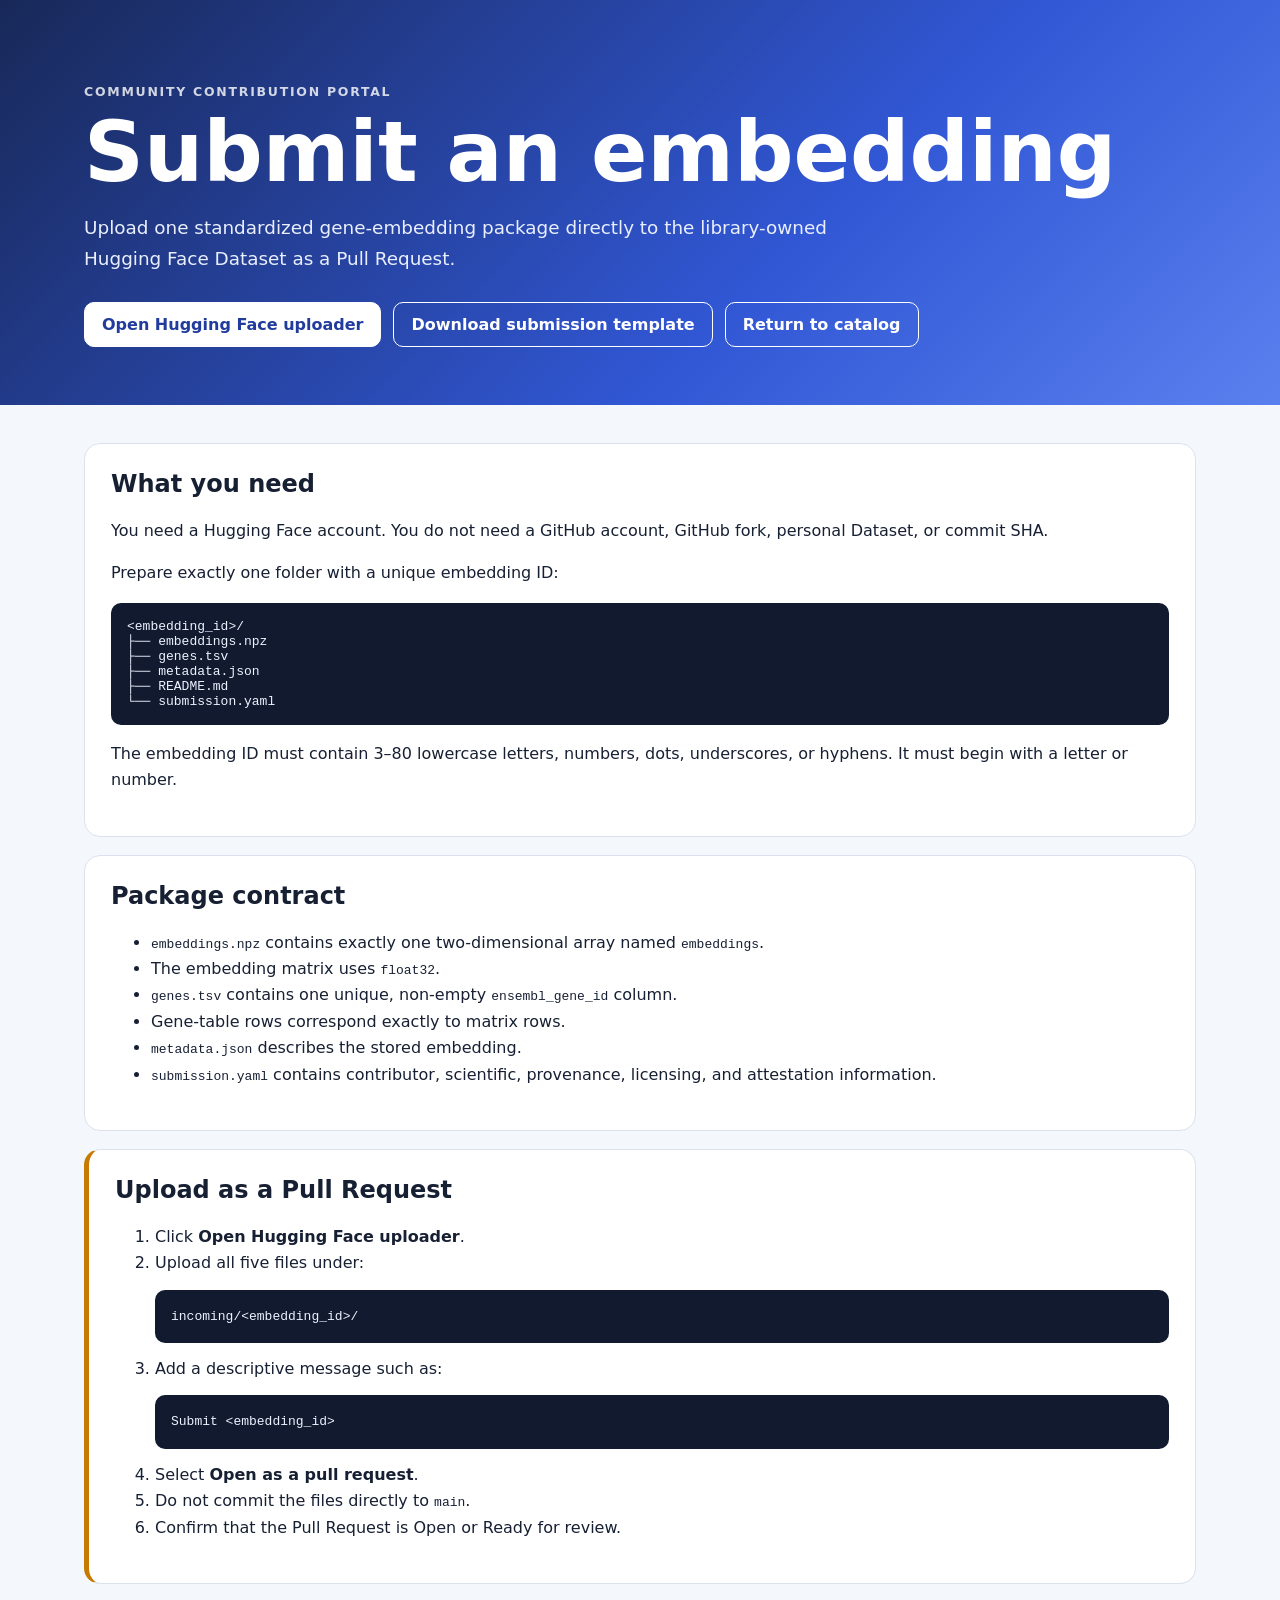
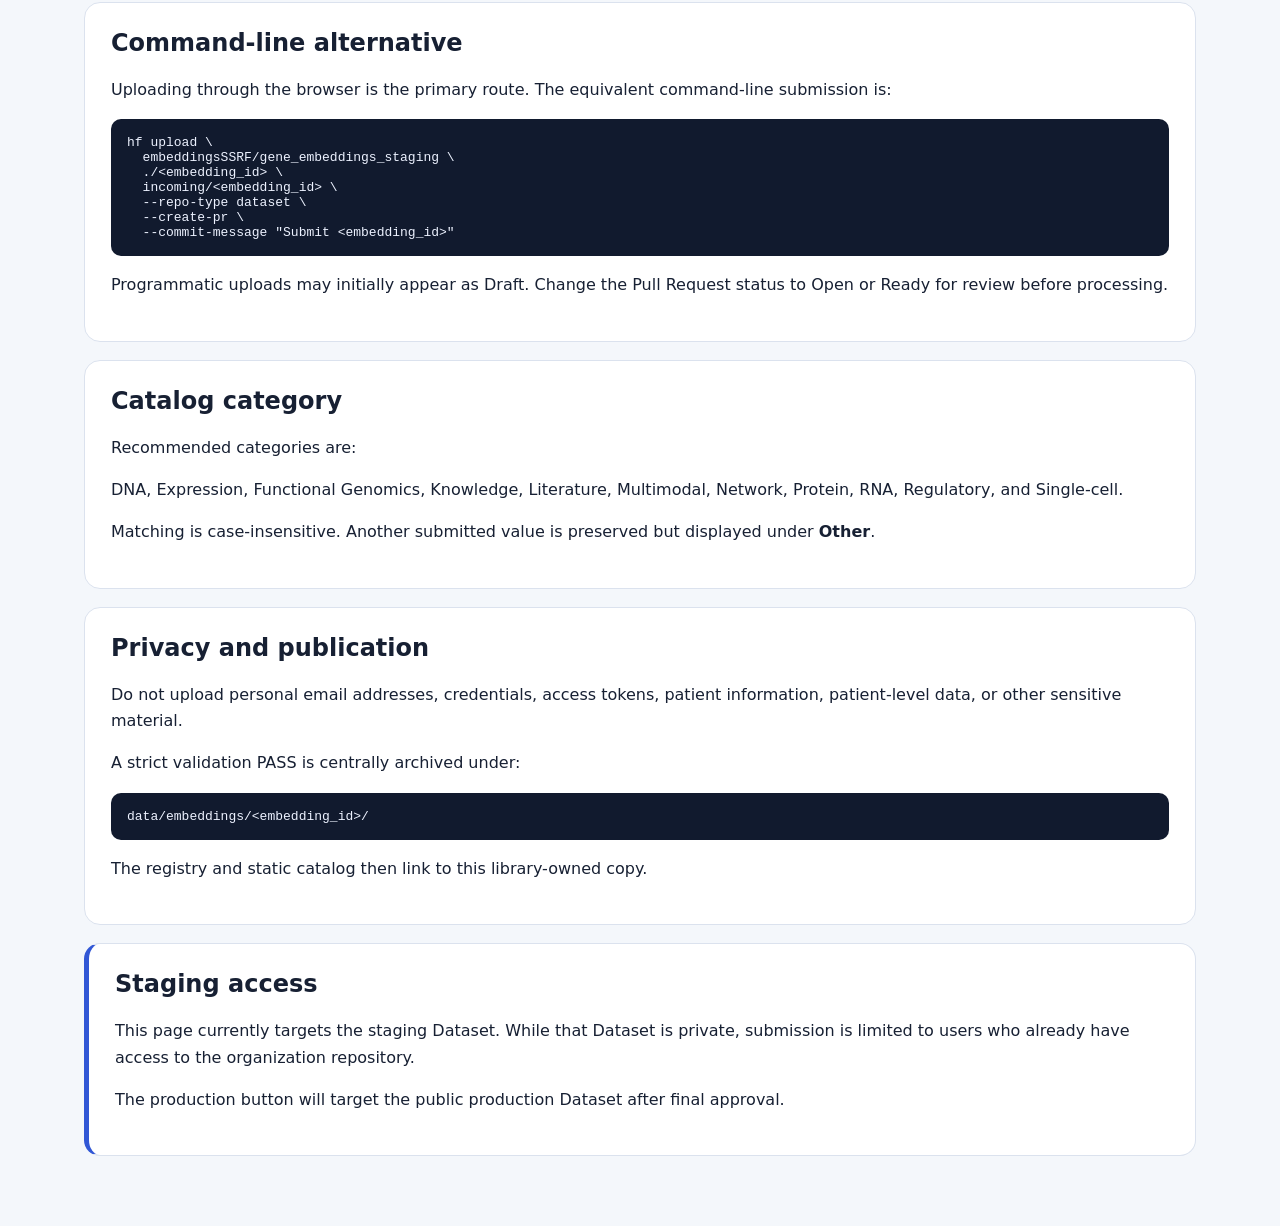
==== space/contribute.html @ b6250dcd "Connect Space to Hugging Face submission portal" ====
<!doctype html>
<html lang="en">
<head>
  <meta charset="utf-8" />
  <meta
    name="viewport"
    content="width=device-width, initial-scale=1"
  />
  <title>Submit a Gene Embedding</title>
  <link rel="stylesheet" href="style.css" />
</head>

<body>
  <header class="hero">
    <div class="hero-inner">
      <p class="eyebrow">
        Community contribution portal
      </p>

      <h1>Submit an embedding</h1>

      <p class="lead">
        Upload one standardized gene-embedding package directly
        to the library-owned Hugging Face Dataset as a Pull
        Request.
      </p>

      <div class="actions">
        <a
          class="button primary"
          href="https://huggingface.co/datasets/embeddingsSSRF/gene_embeddings_staging/upload/main"
          target="_blank"
          rel="noopener noreferrer"
        >
          Open Hugging Face uploader
        </a>

        <a
          class="button"
          href="submission-template.yaml"
          download
        >
          Download submission template
        </a>

        <a
          class="button"
          href="index.html"
        >
          Return to catalog
        </a>
      </div>
    </div>
  </header>

  <main class="guide-layout">
    <section class="guide-card">
      <h2>What you need</h2>

      <p>
        You need a Hugging Face account. You do not need a
        GitHub account, GitHub fork, personal Dataset, or commit
        SHA.
      </p>

      <p>
        Prepare exactly one folder with a unique embedding ID:
      </p>

      <pre><code>&lt;embedding_id&gt;/
├── embeddings.npz
├── genes.tsv
├── metadata.json
├── README.md
└── submission.yaml</code></pre>

      <p>
        The embedding ID must contain 3–80 lowercase letters,
        numbers, dots, underscores, or hyphens. It must begin
        with a letter or number.
      </p>
    </section>

    <section class="guide-card">
      <h2>Package contract</h2>

      <ul>
        <li>
          <code>embeddings.npz</code> contains exactly one
          two-dimensional array named
          <code>embeddings</code>.
        </li>

        <li>
          The embedding matrix uses
          <code>float32</code>.
        </li>

        <li>
          <code>genes.tsv</code> contains one unique,
          non-empty
          <code>ensembl_gene_id</code> column.
        </li>

        <li>
          Gene-table rows correspond exactly to matrix rows.
        </li>

        <li>
          <code>metadata.json</code> describes the stored
          embedding.
        </li>

        <li>
          <code>submission.yaml</code> contains contributor,
          scientific, provenance, licensing, and attestation
          information.
        </li>
      </ul>
    </section>

    <section class="guide-card warning-card">
      <h2>Upload as a Pull Request</h2>

      <ol>
        <li>
          Click <strong>Open Hugging Face uploader</strong>.
        </li>

        <li>
          Upload all five files under:
          <pre><code>incoming/&lt;embedding_id&gt;/</code></pre>
        </li>

        <li>
          Add a descriptive message such as:
          <pre><code>Submit &lt;embedding_id&gt;</code></pre>
        </li>

        <li>
          Select <strong>Open as a pull request</strong>.
        </li>

        <li>
          Do not commit the files directly to
          <code>main</code>.
        </li>

        <li>
          Confirm that the Pull Request is Open or Ready for
          review.
        </li>
      </ol>
    </section>

    <section class="guide-card">
      <h2>Command-line alternative</h2>

      <p>
        Uploading through the browser is the primary route. The
        equivalent command-line submission is:
      </p>

      <pre><code>hf upload \
  embeddingsSSRF/gene_embeddings_staging \
  ./&lt;embedding_id&gt; \
  incoming/&lt;embedding_id&gt; \
  --repo-type dataset \
  --create-pr \
  --commit-message "Submit &lt;embedding_id&gt;"</code></pre>

      <p>
        Programmatic uploads may initially appear as Draft.
        Change the Pull Request status to Open or Ready for
        review before processing.
      </p>
    </section>

    <section class="guide-card">
      <h2>Catalog category</h2>

      <p>Recommended categories are:</p>

      <p>
        DNA, Expression, Functional Genomics, Knowledge,
        Literature, Multimodal, Network, Protein, RNA,
        Regulatory, and Single-cell.
      </p>

      <p>
        Matching is case-insensitive. Another submitted value is
        preserved but displayed under
        <strong>Other</strong>.
      </p>
    </section>

    <section class="guide-card">
      <h2>Privacy and publication</h2>

      <p>
        Do not upload personal email addresses, credentials,
        access tokens, patient information, patient-level data,
        or other sensitive material.
      </p>

      <p>
        A strict validation PASS is centrally archived under:
      </p>

      <pre><code>data/embeddings/&lt;embedding_id&gt;/</code></pre>

      <p>
        The registry and static catalog then link to this
        library-owned copy.
      </p>
    </section>

    <section class="guide-card staging-card">
      <h2>Staging access</h2>

      <p>
        This page currently targets the staging Dataset. While
        that Dataset is private, submission is limited to users
        who already have access to the organization repository.
      </p>

      <p>
        The production button will target the public production
        Dataset after final approval.
      </p>
    </section>
  </main>
</body>
</html>
---- space/style.css ----
:root {
  --ink: #172033;
  --muted: #647089;
  --line: #dbe2ee;
  --paper: #ffffff;
  --wash: #f4f7fb;
  --brand: #3157d5;
  --brand-dark: #213c9d;
  --success: #167c5a;
  font-family: Inter, ui-sans-serif, system-ui, -apple-system, BlinkMacSystemFont, "Segoe UI", sans-serif;
}
* { box-sizing: border-box; }
body { margin: 0; color: var(--ink); background: var(--wash); }
a { color: inherit; }
.hero { background: linear-gradient(135deg, #182858, #3157d5 62%, #5a80ef); color: white; }
.hero-inner { max-width: 1160px; margin: auto; padding: 72px 24px 58px; }
.eyebrow { text-transform: uppercase; letter-spacing: .14em; font-weight: 700; font-size: .78rem; opacity: .8; }
h1 { font-size: clamp(2.5rem, 7vw, 5.2rem); line-height: .98; margin: 12px 0 20px; }
.lead { max-width: 800px; font-size: 1.15rem; line-height: 1.65; color: #e9efff; }
.actions { display: flex; flex-wrap: wrap; gap: 12px; margin-top: 28px; }
.button { display: inline-flex; align-items: center; justify-content: center; padding: 12px 17px; border-radius: 10px; border: 1px solid currentColor; text-decoration: none; font-weight: 700; }
.hero .button { color: white; }
.hero .button.primary { background: white; color: var(--brand-dark); border-color: white; }
.notice { max-width: 850px; font-size: .88rem; color: #d6e0ff; margin-top: 20px; }
main { max-width: 1160px; margin: auto; padding: 0 24px 70px; }
.stats { display: grid; grid-template-columns: repeat(3, 1fr); gap: 14px; margin-top: -28px; }
.stats article { background: var(--paper); border: 1px solid var(--line); border-radius: 15px; padding: 22px; box-shadow: 0 8px 28px rgba(31, 47, 88, .08); }
.stats strong { display: block; font-size: 2rem; }
.stats span { color: var(--muted); }
.controls { display: grid; grid-template-columns: 1fr 260px; gap: 12px; margin: 38px 0 12px; }
input, select { width: 100%; padding: 13px 14px; border: 1px solid var(--line); border-radius: 10px; background: var(--paper); font: inherit; }
.result-count { color: var(--muted); }
.grid { display: grid; grid-template-columns: repeat(auto-fill, minmax(280px, 1fr)); gap: 16px; }
.card { text-align: left; border: 1px solid var(--line); background: var(--paper); border-radius: 15px; padding: 19px; cursor: pointer; transition: transform .15s ease, box-shadow .15s ease; }
.card:hover { transform: translateY(-2px); box-shadow: 0 10px 30px rgba(31,47,88,.10); }
.card h3 { margin: 0 0 9px; font-size: 1.05rem; }
.card p { color: var(--muted); line-height: 1.5; min-height: 4.5em; }
.badge { display: inline-block; border-radius: 999px; background: #e8edff; color: var(--brand-dark); padding: 5px 9px; font-size: .75rem; font-weight: 700; }
.metrics { display: flex; gap: 12px; flex-wrap: wrap; border-top: 1px solid var(--line); padding-top: 13px; font-size: .83rem; color: var(--muted); }
.metrics strong { color: var(--ink); }
.contribute { margin-top: 54px; padding: 30px; background: var(--paper); border: 1px solid var(--line); border-radius: 16px; }
.contribute li { margin: 10px 0; line-height: 1.55; }
.contribute .button.primary { background: var(--brand); color: white; border-color: var(--brand); }
dialog { width: min(720px, calc(100vw - 32px)); border: 0; border-radius: 16px; padding: 28px; box-shadow: 0 30px 100px rgba(0,0,0,.3); }
dialog::backdrop { background: rgba(12,20,40,.55); }
.close { float: right; border: 0; background: none; font-size: 2rem; cursor: pointer; }
.detail-grid { display: grid; grid-template-columns: repeat(3, 1fr); gap: 10px; margin: 18px 0; }
.detail-grid div { background: var(--wash); border-radius: 10px; padding: 13px; }
.detail-grid strong { display: block; font-size: 1.2rem; }
@media (max-width: 720px) {
  .stats, .controls { grid-template-columns: 1fr; }
  .hero-inner { padding-top: 48px; }
}

.badge-row {
  display: flex;
  flex-wrap: wrap;
  align-items: center;
  gap: 7px;
  margin-bottom: 12px;
}

.community-badge {
  background: #e4f5ee;
  color: var(--success);
}

.button-row {
  display: flex;
  flex-wrap: wrap;
  gap: 12px;
  margin-top: 22px;
}

.staging-note {
  margin-top: 22px;
  padding: 14px 16px;
  border-left: 4px solid var(--brand);
  background: var(--wash);
  color: var(--muted);
  line-height: 1.55;
}

.guide-layout {
  display: grid;
  gap: 18px;
  padding-top: 38px;
}

.guide-card {
  background: var(--paper);
  border: 1px solid var(--line);
  border-radius: 16px;
  padding: 26px;
}

.guide-card h2 {
  margin-top: 0;
}

.guide-card p,
.guide-card li {
  line-height: 1.65;
}

.guide-card pre {
  overflow-x: auto;
  padding: 16px;
  border-radius: 10px;
  background: #111a2e;
  color: #edf2ff;
}

.warning-card {
  border-left: 5px solid #c77a00;
}

.staging-card {
  border-left: 5px solid var(--brand);
}
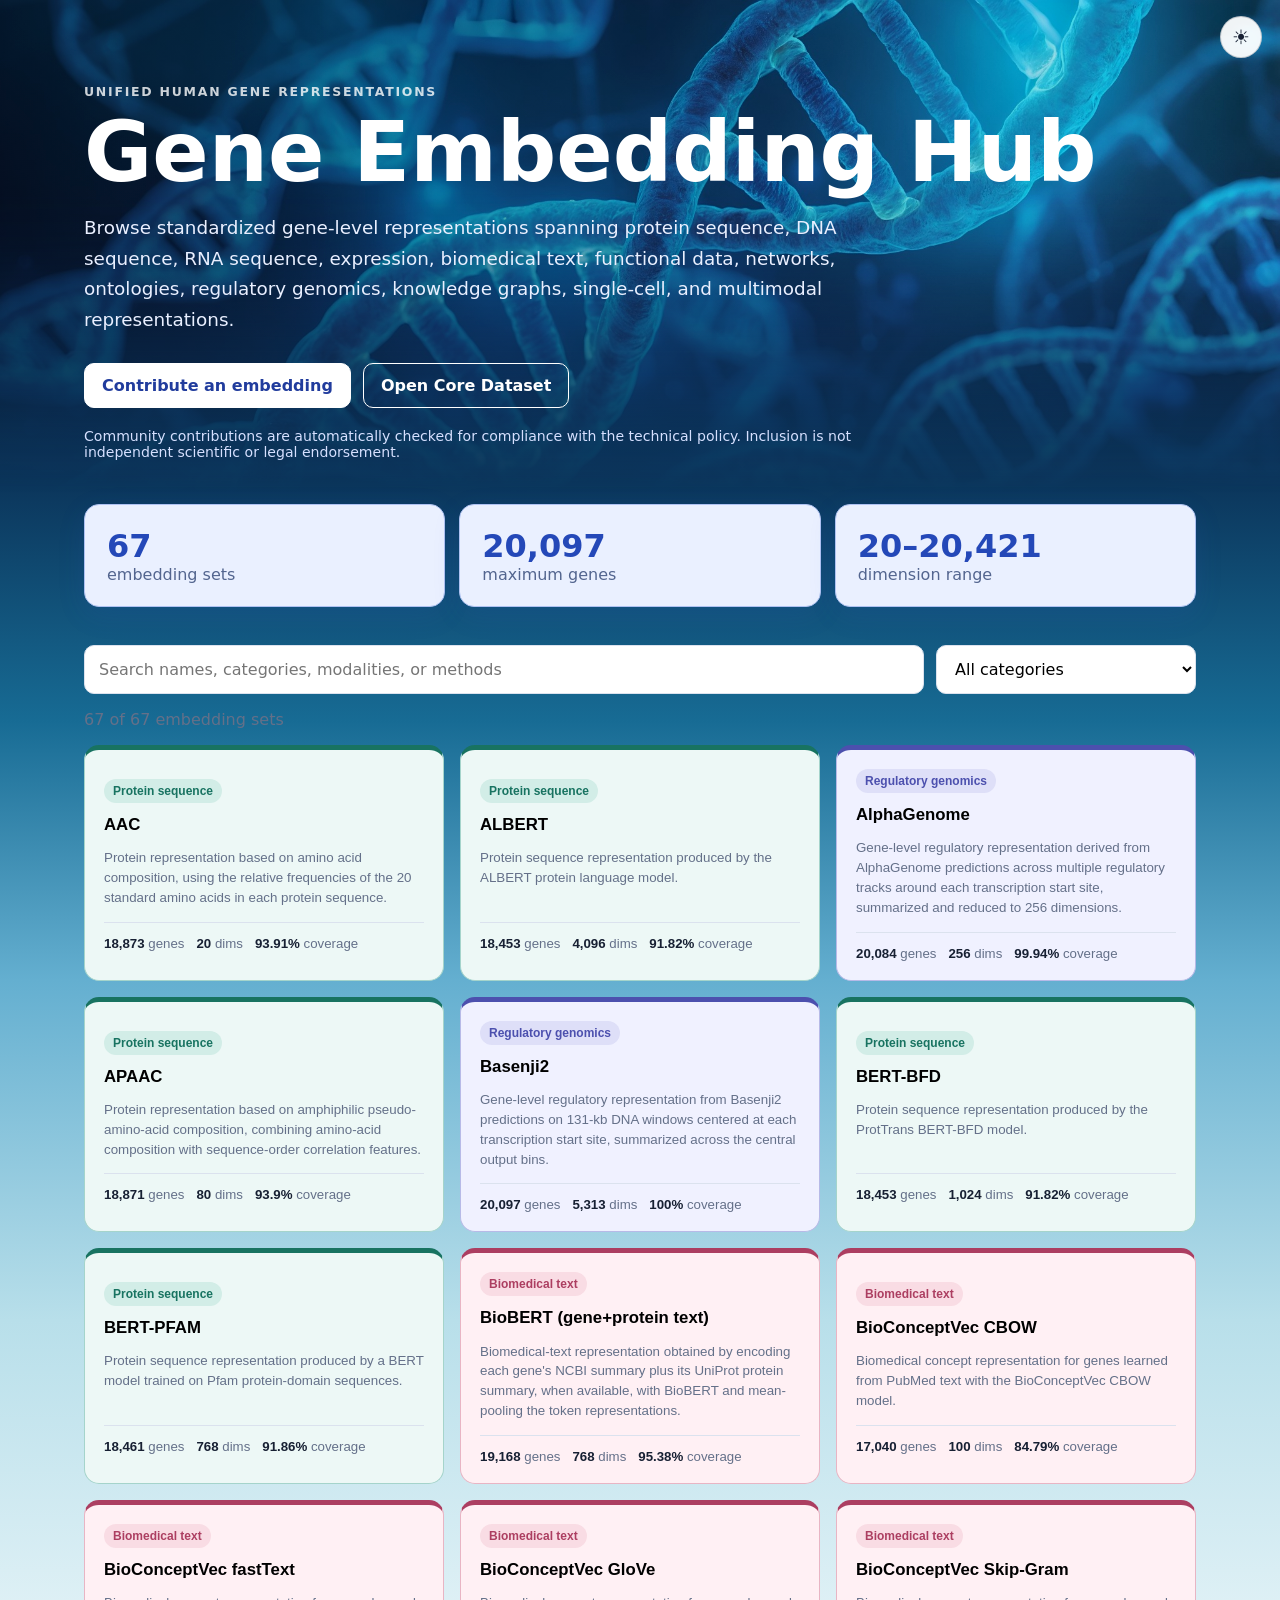
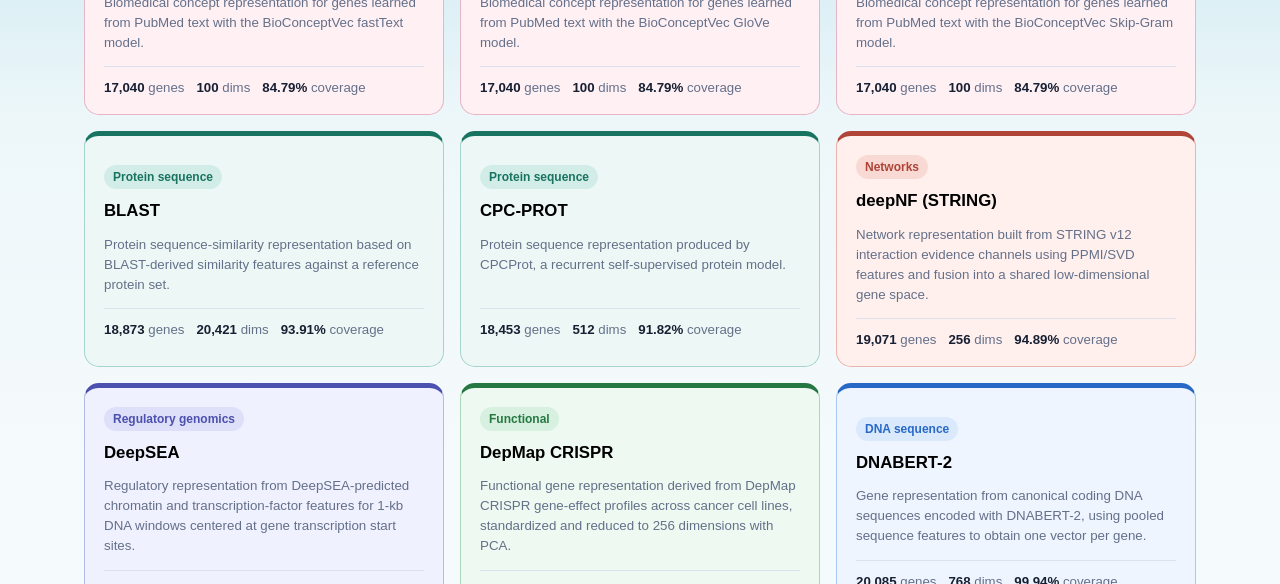
==== commit 2439d18e: "Repair community submission validation and publication" ====
--- a/space/contribute.html
+++ b/space/contribute.html
@@ -1,234 +1,6 @@
 <!doctype html>
-<html lang="en">
-<head>
-  <meta charset="utf-8" />
-  <meta
-    name="viewport"
-    content="width=device-width, initial-scale=1"
-  />
-  <title>Submit a Gene Embedding</title>
-  <link rel="stylesheet" href="style.css" />
-</head>
-
-<body>
-  <header class="hero">
-    <div class="hero-inner">
-      <p class="eyebrow">
-        Community contribution portal
-      </p>
-
-      <h1>Submit an embedding</h1>
-
-      <p class="lead">
-        Upload one standardized gene-embedding package directly
-        to the library-owned Hugging Face Dataset as a Pull
-        Request.
-      </p>
-
-      <div class="actions">
-        <a
-          class="button primary"
-          href="https://huggingface.co/datasets/embeddingsSSRF/gene_embeddings_staging/upload/main"
-          target="_blank"
-          rel="noopener noreferrer"
-        >
-          Open Hugging Face uploader
-        </a>
-
-        <a
-          class="button"
-          href="submission-template.yaml"
-          download
-        >
-          Download submission template
-        </a>
-
-        <a
-          class="button"
-          href="index.html"
-        >
-          Return to catalog
-        </a>
-      </div>
-    </div>
-  </header>
-
-  <main class="guide-layout">
-    <section class="guide-card">
-      <h2>What you need</h2>
-
-      <p>
-        You need a Hugging Face account. You do not need a
-        GitHub account, GitHub fork, personal Dataset, or commit
-        SHA.
-      </p>
-
-      <p>
-        Prepare exactly one folder with a unique embedding ID:
-      </p>
-
-      <pre><code>&lt;embedding_id&gt;/
-├── embeddings.npz
-├── genes.tsv
-├── metadata.json
-├── README.md
-└── submission.yaml</code></pre>
-
-      <p>
-        The embedding ID must contain 3–80 lowercase letters,
-        numbers, dots, underscores, or hyphens. It must begin
-        with a letter or number.
-      </p>
-    </section>
-
-    <section class="guide-card">
-      <h2>Package contract</h2>
-
-      <ul>
-        <li>
-          <code>embeddings.npz</code> contains exactly one
-          two-dimensional array named
-          <code>embeddings</code>.
-        </li>
-
-        <li>
-          The embedding matrix uses
-          <code>float32</code>.
-        </li>
-
-        <li>
-          <code>genes.tsv</code> contains one unique,
-          non-empty
-          <code>ensembl_gene_id</code> column.
-        </li>
-
-        <li>
-          Gene-table rows correspond exactly to matrix rows.
-        </li>
-
-        <li>
-          <code>metadata.json</code> describes the stored
-          embedding.
-        </li>
-
-        <li>
-          <code>submission.yaml</code> contains contributor,
-          scientific, provenance, licensing, and attestation
-          information.
-        </li>
-      </ul>
-    </section>
-
-    <section class="guide-card warning-card">
-      <h2>Upload as a Pull Request</h2>
-
-      <ol>
-        <li>
-          Click <strong>Open Hugging Face uploader</strong>.
-        </li>
-
-        <li>
-          Upload all five files under:
-          <pre><code>incoming/&lt;embedding_id&gt;/</code></pre>
-        </li>
-
-        <li>
-          Add a descriptive message such as:
-          <pre><code>Submit &lt;embedding_id&gt;</code></pre>
-        </li>
-
-        <li>
-          Select <strong>Open as a pull request</strong>.
-        </li>
-
-        <li>
-          Do not commit the files directly to
-          <code>main</code>.
-        </li>
-
-        <li>
-          Confirm that the Pull Request is Open or Ready for
-          review.
-        </li>
-      </ol>
-    </section>
-
-    <section class="guide-card">
-      <h2>Command-line alternative</h2>
-
-      <p>
-        Uploading through the browser is the primary route. The
-        equivalent command-line submission is:
-      </p>
-
-      <pre><code>hf upload \
-  embeddingsSSRF/gene_embeddings_staging \
-  ./&lt;embedding_id&gt; \
-  incoming/&lt;embedding_id&gt; \
-  --repo-type dataset \
-  --create-pr \
-  --commit-message "Submit &lt;embedding_id&gt;"</code></pre>
-
-      <p>
-        Programmatic uploads may initially appear as Draft.
-        Change the Pull Request status to Open or Ready for
-        review before processing.
-      </p>
-    </section>
-
-    <section class="guide-card">
-      <h2>Catalog category</h2>
-
-      <p>Recommended categories are:</p>
-
-      <p>
-        DNA, Expression, Functional Genomics, Knowledge,
-        Literature, Multimodal, Network, Protein, RNA,
-        Regulatory, and Single-cell.
-      </p>
-
-      <p>
-        Matching is case-insensitive. Another submitted value is
-        preserved but displayed under
-        <strong>Other</strong>.
-      </p>
-    </section>
-
-    <section class="guide-card">
-      <h2>Privacy and publication</h2>
-
-      <p>
-        Do not upload personal email addresses, credentials,
-        access tokens, patient information, patient-level data,
-        or other sensitive material.
-      </p>
-
-      <p>
-        A strict validation PASS is centrally archived under:
-      </p>
-
-      <pre><code>data/embeddings/&lt;embedding_id&gt;/</code></pre>
-
-      <p>
-        The registry and static catalog then link to this
-        library-owned copy.
-      </p>
-    </section>
-
-    <section class="guide-card staging-card">
-      <h2>Staging access</h2>
-
-      <p>
-        This page currently targets the staging Dataset. While
-        that Dataset is private, submission is limited to users
-        who already have access to the organization repository.
-      </p>
-
-      <p>
-        The production button will target the public production
-        Dataset after final approval.
-      </p>
-    </section>
-  </main>
-</body>
-</html>
+<html lang="en"><head><meta charset="utf-8">
+<meta name="viewport" content="width=device-width, initial-scale=1">
+<meta http-equiv="refresh" content="0; url=index.html#contribute">
+<title>Contribute to Gene Embedding Hub</title></head>
+<body><p><a href="index.html#contribute">Open the current contribution instructions</a></p></body></html>
